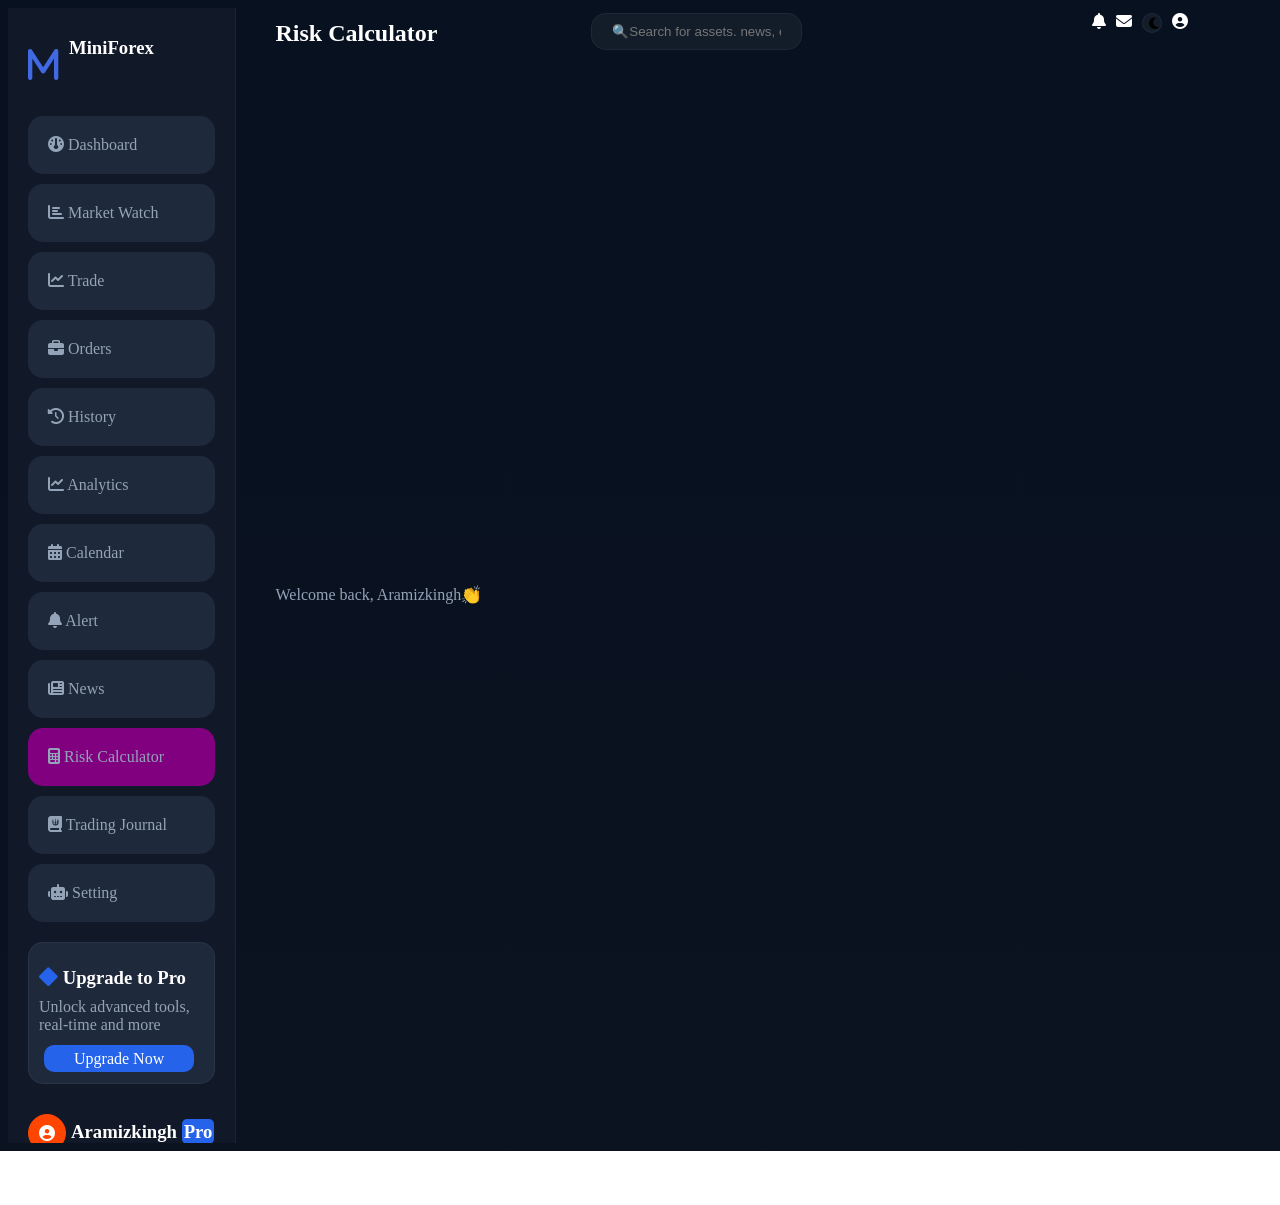
==== calculator.html @ c2124046 "Initial Miniforex Dashboard" ====
<!doctype html>
<html lang="en">
    <head>
        <meta charset="UTF-8">
        <meta name="viewport" content="width=device-width,initial-scale=1.0">
        <link rel="stylesheet" href="https://cdnjs.cloudflare.com/ajax/libs/font-awesome/6.5.0/css/all.min.css">
        <link href="https://fonts.googleapis.com/css2?family=Poppins:wght@300;400;600;700&display=swap" rel="stylesheet">
        <title>risk calculator</title>
        <link rel="stylesheet" href="forex.css">
    </head>
    <body>
        <section id="sidebar"> <div id="sidebar-heading">
                <h1><i class="fas fa-m"></i></h1>
                <h3>MiniForex</h3>
            </div>
            <div class="sidebar-items">
                <a href="forex.html"><i class="fas fa-dashboard"></i><span> </span>Dashboard</a>
                <a href="marketwatch.html"><i class="fas fa-bar-chart"></i><span> </span>Market Watch</a>
                <a href="trade.html"><i class="fas fa-chart-line"></i><span> </span>Trade</a>
                <a href="orders.html"><i class="fas fa-briefcase"></i><span> </span>Orders</a>
                <a href="history.html"><i class="fas fa-history"></i><span> </span>History</a>
                <a href="analytics.html"><i class="fas fa-line-chart"></i><span> </span>Analytics</a>
                <a href="calendar.html"><i class="fas fa-calendar-alt"></i><span> </span>Calendar</a>
                <a href="alert.html"><i class="fas fa-bell"></i><span> </span>Alert</a>
                <a href="news.html"><i class="fas fa-newspaper"></i><span> </span>News</a>
                <a href="calculator.html" id="calculatorbar"><i class="fas fa-calculator"></i><span> </span>Risk Calculator</a>
                <a href=""><i class="fas fa-journal-whills"></i><span> </span>Trading Journal</a>
                <a href="setting.html"><i class="fas fa-robot"></i><span> </span>Setting</a>
            </div>
            <div class="upgradetopro">
                <h3><i class="fas fa-diamond"></i><span> </span>Upgrade to Pro</h3>
                <p>Unlock advanced tools, real-time and more</p>
                <a href="subscription.html">Upgrade Now</a>
            </div>
            <div class="user-profile">
                <div>
                    <i class="fas fa-circle-user"></i>
                </div>
                <div class="userprofile-info">
                    <h3>Aramizkingh <span>Pro</span></h3>
                    <p>aramizkingh@gmail.com</p>
                </div>
            </div>
            <div class="sidebar-downicons">
                <i class="fas fa-circle"></i>
                <i class="fas fa-circle"></i>
                <i class="fas fa-circle"></i>
            </div>

        </section>
        <section id="dashboard-section"><div class="dashboard-navbar">
                <div id="welcome">
                    <h1>Risk Calculator</h1>
                    <p>Welcome back, Aramizkingh👏</p>
                </div>
                <div id="input-search">
                    <input type="text" placeholder="🔍Search for assets. news, etc..." id="search-input">
                </div>
                <div id="dashboard-navbaricons">
                    <i class="fas fa-bell"></i>
                    <i class="fas fa-envelope"></i>
                    <button id="mode"><i class="fas fa-moon"></i></button>
                    <i class="fas fa-circle-user"></i>
                </div>
            </div>

        </section>
    </body>
</html>
---- forex.css ----
*{
    box-sizing: border-box;
}
html{
    scroll-behavior: smooth;
    overflow-x: hidden;
}
body{
    background: linear-gradient(#07111f,#0b1220);
    color:white;
    display:flex;
    gap:30px;
    font-family:(Poppins)sans-serif;
    overflow-x: hidden;
}
/*sidebar-section*/
#sidebar{
    background: rgba(255,255,255,0.05);
    backdrop-filter: brul(10px);
    border-right: 1px solid rgba(255,255,255,0.05);
    background-color: #111827;
    padding:10px 20px;
    width:18%;
}
#sidebar-heading{
    display:flex;
    gap:10px;
}
#sidebar-heading h1{
    color:royalblue;
    font-weight:bolder;
    font-size: 35px;
}
.sidebar-items{
    display:grid;
    gap:10px;
}
.sidebar-items a{
    color:#94a3b8;
    border-radius:15px;
    border:none;
    padding:20px;
    text-decoration:none;
}
.sidebar-items a{
    background:#1e293b;
    padding:20px;
    border-radius:15px;
    border:none;
}
.sidebar-items a:hover{
    background: #2563eb;
}
#forexbar,#alertbar,#analyticsbar,#calculatorbar,#calendarbar,#historybar,#journalbar,#marketbar,#newsbar,#ordersbar,#settingbar,#tradebar{
    background:purple;
    border-radius: 15px;
    border:none;
    padding:20px;
}
.upgradetopro{
    background: #1e293b;
    backdrop-filter: brul(10px);
    border-radius:15px;
    padding:5px 10px;
    border:1px solid rgba(255,255,255,0.05);
    align-items: center;
    position:relative;
    top:20px;
}
.upgradetopro p{
    position:relative;
    bottom:10px;
    color:#94a3b8;
}
.upgradetopro a{
    background:#2563eb;
    color:white;
    padding:5px 30px;
    text-decoration: none;
    border-radius:10px;
    position:relative;
    bottom:10px;
    left:5px;
}
.upgradetopro i{
    color:#2563eb;
}
.user-profile{
    display:flex;
    gap:5px;
    position:relative;
    top:50px;
}
.userprofile-info{
    line-height:0px;
}
.user-profile span{
    background: #2563eb;
    border-radius: 5px;
    padding:2px 2px;

}
.user-profile i{
    color: white;
    background:orangered;
    border:1px solid orangered;
    border-radius:50%;
    padding:10px;
}
.sidebar-downicons{
    display:flex;
    gap:50px;
    position:relative;
    top:80px;
    left:10px;
}
/*dashboard-section*/
#dashboard-section{
    display:grid;
    gap:20px;
}
.dashboard-navbar{
    display:flex;
    justify-content: space-between;
    position:static;
    gap:200px;
    padding:5px 10px;
}
#welcome{
    position:relative;
    display:grid;
    line-height: 0px;
}
#welcome p{
    color:#94a3b8;
}
#input-search input{
    position:relative;
    right:90px;
    justify-content: center;
    width:100%;
    padding:10px 20px;
    border-radius:15px;
    background: rgba(255,255,255,0.05);
    color:white;
    border:solid 1px rgba(255,255,255,0.05);
}
#dashboard-navbaricons{
    display: flex;
    gap:10px;
}
#mode{
    border:1px solid rgba(255,255,255,0.05);
    border-radius: 50%;
    height:20px;
    width:20px;
    background: rgba(255,255,255,0.05);
}
.notification-dropdown{
    background:#111827;
    padding:5px 10px;
    border-radius:15px;
    border:1px solid rgba(255,255,255,0.08);
    position:absolute;
    right:70px;
    top:40px;
    width: 300px;
    z-index: 1000;
    backdrop-filter: brul(10px);
}
#notification{
    border:1px solid rgba(255,255,255,0.05);
    border-radius:50%;
    height:20px;
    width:20px;
    background: rgba(255,255,255,0.05);
    color:rgba(255,255,255,0.08);
}
.info{
    display:none;
}
.dashboard-data{
    display:grid;
    grid-template-columns: repeat(5,1fr);
    gap:50px;
}
.data{
    background-color: #1e293b;
    background: rgba(255,255,255,0.05);
    backdrop-filter: brul(10px);
    border-radius:15px;
    display:flex;
    height:100px;
    justify-content: space-around;
    border:1px solid rgba(255,255,255,0.05);
    width:130%;
}
.data-value{
    display:flex;
    flex-direction:column;
    line-height: 0px;
    gap:0px;
}
.data-name{
    position:relative;
    top:12px;
    color:#94a3b8;
}
.data-int{
    position:relative;
    bottom:12px;
    color:#22c55e;
}
.data-freemargin{
    position:relative;
    bottom:12px;
    color:#eab308;
}
.data-icon i{
    position:relative;
    border:1px solid rgba(255,255,255,0.05);
    border-radius: 10px;
    padding:20px;
    top:20px;
    left:15px;
}
#wallet{
    color:#a855f7;
    background:linear-gradient(135deg,rgba(255,255,255,0.05),#a855f7);
}
#lastmonth{
    position:relative;
    top:10px;
    color:#94a3b8;
    font-size: 10px;
    display:flex;
    flex-direction: row-reverse;
}
#dollar{
    color:#2563eb;
    background: linear-gradient(135deg,rgba(255,255,255,0.05),#2563eb);
}
#bank{
    color:#22c55e;
    background:linear-gradient(133deg,rgba(255,255,255,0.05),#22c55e);
}
#coins{
    color:#eab308;
    background:linear-gradient(135deg,rgba(255,255,255,0.05),#eab308);
}
#chart{
    color:purple;
    background:linear-gradient(135deg,rgba(255,255,255,0.05),purple);
}
.inner-dashboard{
    display:flex;
    justify-content: space-around;
}
.chart-positionasset{
    display:grid;
    gap:20px;
}
.chart{
    background: rgba(255,255,255,0.05);
    backdrop-filter: brul(10px);
    border:1px solid rgba(255,255,255,0.05);
    border-radius:15px;
    width:97%;
    position:relative;
    right:10px;
}
#forex-chart{
    background: rgba(255,255,255,0.05);
    backdrop-filter: brul(10px);
    border:1px solid rgba(255,255,255,0.05);
    border-radius:15px;
    position:relative;
    top:30px;
}
.positionAssets{
    display:flex;
    gap:10px;
}
.position{
    background: rgba(255,255,255,0.05);
    backdrop-filter: brul(10px);
    border:1px solid rgba(255,255,255,0.05);
    border-radius:15px;
    width:48%;
    padding:10px 15px;
    font-size: 14px;
    position:relative;
    right:10px;
}
.position-navbar{
    gap:5px;
}
.top-nav{
    display:flex;
    justify-content:space-between;
}
.top-nav a{
    position:relative;
    color:#2563eb;
    text-decoration:none;
    top:20px;
}
.topnav-links{
    display:flex;
    justify-content: space-around;
}
.topnav-links a{
    text-decoration:none;
    color:#94a3b8;
    display: flex;
    justify-content: space-between;
}
.middle-position{
    display:flex;
    justify-content: space-between;
    background: #1e293b;
}
.buy{
    color:#2563eb;
    
}
.sell{
    color:#ef4444;
}
#profit{
    position:relative;
    color:#22c55e;
}
.position-footer{
    display:flex;
    justify-content: space-between;
}
.Assets{
    background:rgba(255,255,255,0.05);
    backdrop-filter: brul(10px);
    border:1px solid rgba(255,255,255,0.05);
    border-radius:15px;
    width:48%;
    padding:10px 15px;
    font-size:14px;
    position:relative;
    right:10px;
}
.asset-nav{
    display:flex;
    justify-content: space-between;
}
.asset-nav a{
    position:relative;
    top:20px;
    text-decoration:none;
    color:#2563eb;
}
.doughnut-chart{
    position:relative;
    right:20px;
    width:80%;
}
.list-market{
    position:relative;
    right:40px;
    top:60px;
}
.list-marketvalue{
    position:relative;
    right:30px;
    top:60px;
}
.list-market p{
    display:flex;
    gap:10px;
}
#forex{
    color:#3b82f6;
}
#gold{
    color:#eab308;
}
#crypto{
    color:#22c55e;
}
#indices{
    color:yellow;
}
#others{
    color:#a855f7;
}
.asset-content{
    display:flex;
    justify-content: space-around;
}
.MarketwatchRecenttradesTopmovers{
    display:grid;
    gap:10px;
}
#Marketwatch{
    background:rgba(255,255,255,0.05);
    backdrop-filter: brul(10px);
    border:1px solid rgba(255,255,255,0.05);
    border-radius:15px;
    position:relative;
    right:30px;
    width:140%;
    font-size:14px;
    padding:5px 15px;
}
.Marketwatch-nav{
    display: flex;
    justify-content: space-between;
}
.Marketwatch-nav a{
    text-decoration: none;
    color:#2563eb;
    position:relative;
    top:10px;
}
.Marketwatch-links a{
    text-decoration:none;
    color:#94a3b8;
}
.Marketwatch-content{
    display:flex;
    gap:10px;
    background:#1e293b;
    padding:5px;
}
.Marketwatch-change{
    color:#22c55e;
}
.Marketwatch-change .loss{
    color:#ef4444;
}
.Recenttrades{
    background: rgba(255,255,255,0.05);
    backdrop-filter: brul(10px);
    border:1px solid rgba(255,255,255,0.05);
    border-radius:15px;
    position:relative;
    right:30px;
    width:140%;
    font-size:14px;
    padding:5px 15px;
}
.Recenttrades-nav{
    display:flex;
    justify-content: space-between;
}
.Recenttrades-nav a{
    text-decoration: none;
    color:#2563eb;
    position:relative;
    top:10px;
}
.Recenttrades-links a{
    text-decoration:none;
    color:#94a3b8;
}
.Recenttrades-content{
    display:flex;
    gap:10px;
    background: #1e293b;
    padding:5px;
}
.Recenttrades-profit{
    color:#22c55e;
}
.gold-loss{
    color:#ef4444;
}
.Topmovers{
    background: rgba(255,255,255,0.05);
    backdrop-filter:brul(10px);
    border:1px solid rgba(255,255,255,0.05);
    border-radius:15px;
    position:relative;
    right:30px;
    width:140%;
    font-size: 14px;
    padding:5px 15px;
}
.Topmover-navbar{
    display:flex;
    justify-content: space-between;
}
.Topmover-navbar a{
    text-decoration: none;
    color:#2563eb;
    position:relative;
    top:10px;
}
.movers{
    color:#22c55e;
}
.movers-loss{
    color:#ef4444;
}
.Recenttrades-links,.Marketwatch-links{
    display:flex;
    justify-content: space-between;
}
.Marketwatch-content,.Recenttrades-content,.Topmover-content{
    display:flex;
    justify-content: space-between;
}
.dashboard-footer{
    display:flex;
}
.News{
    background: rgba(255,255,255,0.05);
    backdrop-filter:brul(10px);
    border:1px solid rgba(255,255,255,0.05);
    border-radius:15px;
    width:330px;
    position:relative;
    padding:5px 10px;
    font-size: 14px;
}
.News-navbar{
    display:flex;
    justify-content: space-between;
}
.News-navbar a{
    color:#2563eb;
    text-decoration:none;
    position:relative;
    top:10px;
}
.Newsupdates-time{
    display:flex;
    gap:10px;
}
.Market-news,.Commodities,.Crypto{
    display:flex;
    gap:10px;
}
.Economic-calendar{
    background:rgba(255,255,255,0.05);
    backdrop-filter: brul(10px);
    border:1px solid rgba(255,255,255,0.05);
    border-radius:15px;
    width:600px;
    position:relative;
    left:10px;
    font-size: 14px;
    padding:5px 10px;
}
.Economiccalendar-navbar{
    display:flex;
    justify-content: space-between;
}
.Economiccalendar-navbar a{
    color:#2563eb;
    text-decoration: none;
    position:relative;
    top:10px;
    right:10px;
}
.Economiccalendar-content{
    display:flex;
    justify-content: space-between;
}
.light-mode{
    background:#f8fafc;
    color:#0f172a;
}
.light-mode #sidebar{
    background: white;
    border-right: 1px solid #e2e8f0;
}
.light-mode .data{
    background: white;
    border:1px solid #e2e8f0;
}
.light-mode .chart{
    background:white;
    border:1px solid #e2e8f0;
}
.light-mode .position{
    background:white;
    border:1px solid #e2e8f0;
}
.light-mode .Assets{
    background:white;
    border:1px solid #e2e8f0;
}
.light-mode .Marketwatch{
    background:white;
    border:1px solid #e2e8f0;
}
.light-mode .Recenttrades{
    background:white;
    border:1px solid #e2e8f0;
}
.light-mode .Topmovers{
    background:white;
    border:1px solid #e2e8f0;
}
.light-mode .News{
    background:white;
    border:1px solid #e2e8f0;
}
.light-mode .Economic-calendar{
    background: white;
    border:1px solid #e2e8f0;
}
.light-mode .upgradetopro{
    background: white;
    border:1px solid #e2e8f0;
}
.light-mode .Marketwatch-content{
    background: white;
    border:solid 1px #e2e8f0;
}
.light-mode .Recenttrades-content{
    background: white;
    border:1px solid #e2e8f0;
}
.light-mode .middle-position{
    background: white;
    border:1px solid #e2e8f0;
}
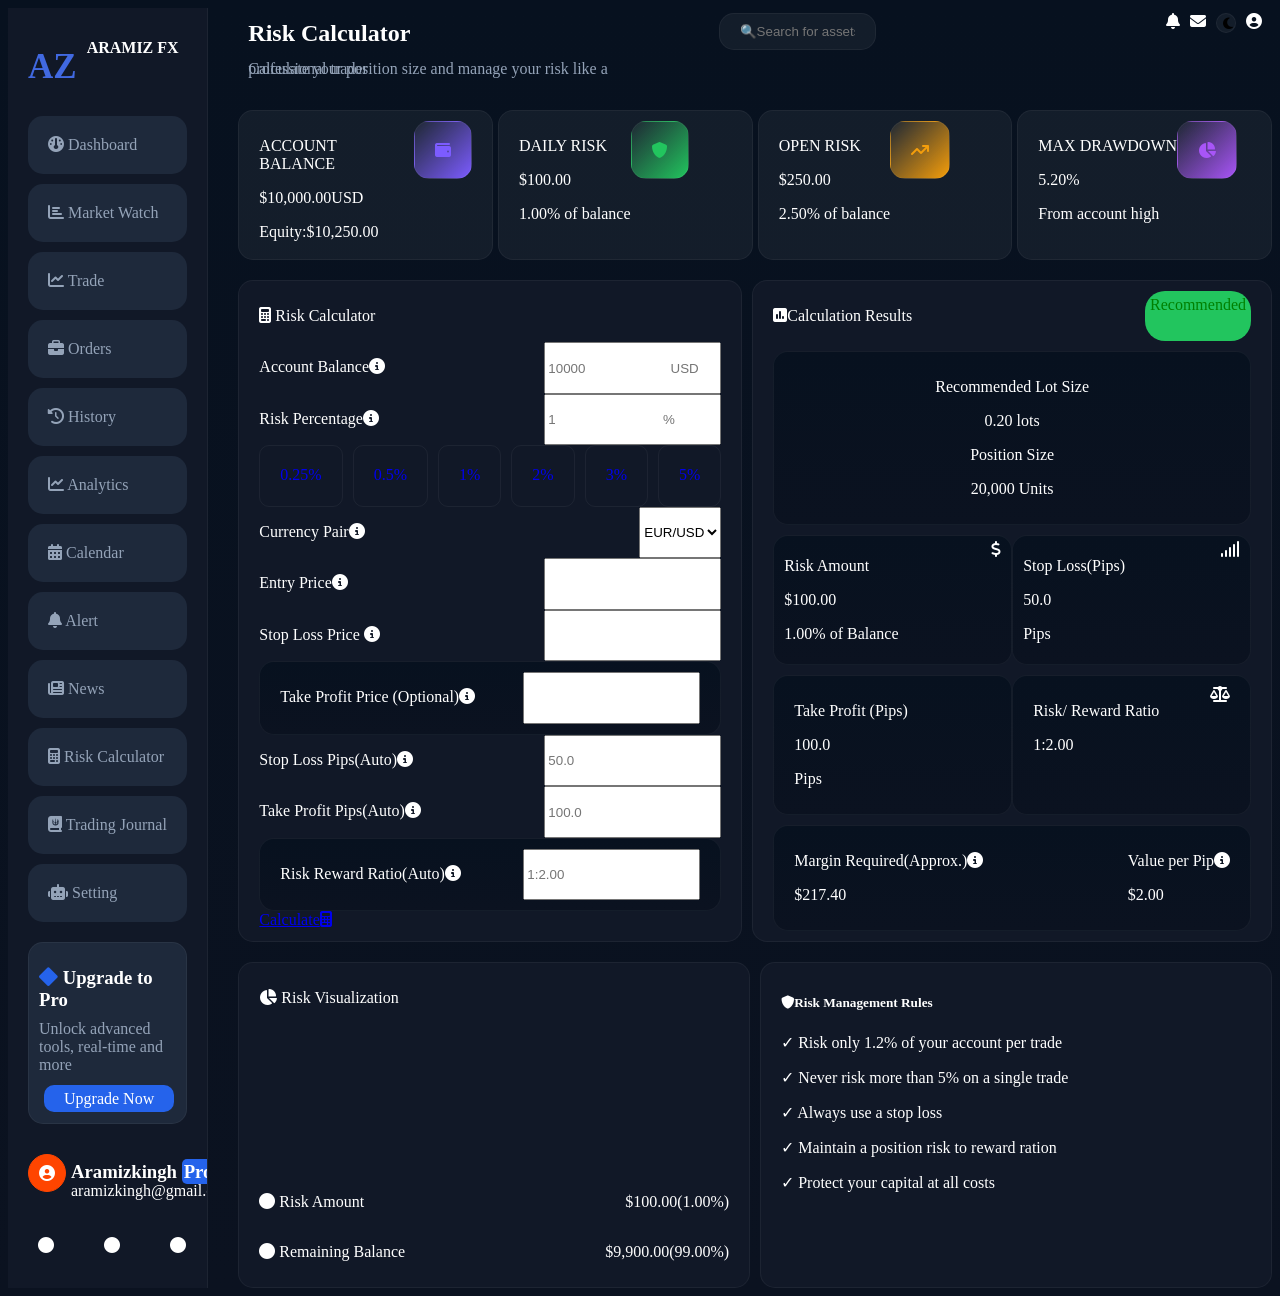
==== commit 9da8dc47: "rename forex.html to index.html for github pages" ====
--- a/calculator.html
+++ b/calculator.html
@@ -6,12 +6,12 @@
         <link rel="stylesheet" href="https://cdnjs.cloudflare.com/ajax/libs/font-awesome/6.5.0/css/all.min.css">
         <link href="https://fonts.googleapis.com/css2?family=Poppins:wght@300;400;600;700&display=swap" rel="stylesheet">
         <title>risk calculator</title>
-        <link rel="stylesheet" href="forex.css">
+        <link rel="stylesheet" href="calculator.css">
     </head>
     <body>
         <section id="sidebar"> <div id="sidebar-heading">
-                <h1><i class="fas fa-m"></i></h1>
-                <h3>MiniForex</h3>
+                <h2>AZ</h2>
+                <h4>ARAMIZ FX</h4>
             </div>
             <div class="sidebar-items">
                 <a href="forex.html"><i class="fas fa-dashboard"></i><span> </span>Dashboard</a>
@@ -48,10 +48,11 @@
             </div>
 
         </section>
-        <section id="dashboard-section"><div class="dashboard-navbar">
+        <section id="dashboard-section">
+            <div class="dashboard-navbar">
                 <div id="welcome">
                     <h1>Risk Calculator</h1>
-                    <p>Welcome back, Aramizkingh👏</p>
+                    <p>Calculate your position size and manage your risk like a professional trader</p>
                 </div>
                 <div id="input-search">
                     <input type="text" placeholder="🔍Search for assets. news, etc..." id="search-input">
@@ -63,7 +64,197 @@
                     <i class="fas fa-circle-user"></i>
                 </div>
             </div>
-
+            <div class="dashboard-data">
+                <div class="data">
+                    <div class="data-content">
+                        <p>ACCOUNT BALANCE</p>
+                        <p>$10,000.00<span>USD</span></p>
+                        <p>Equity:$10,250.00</p>
+                    </div>
+                    <div class="wallet">
+                        <i class="fas fa-wallet"></i>
+                    </div>
+                </div>
+                <div class="data">
+                    <div class="data-content">
+                        <p>DAILY RISK</p>
+                        <p>$100.00</p>
+                        <p>1.00% of balance</p>
+                    </div>
+                    <div class="shield">
+                        <i class="fas fa-shield"></i>
+                    </div>
+                </div>
+                <div class="data">
+                    <div class="data-content">
+                        <p>OPEN RISK</p>
+                        <p>$250.00</p>
+                        <p>2.50% of balance</p>
+                    </div>
+                    <div class="arrow">
+                        <i class="fas fa-arrow-trend-up"></i>
+                    </div>
+                </div>
+                <div class="data">
+                    <div class="data-content">
+                        <p>MAX DRAWDOWN</p>
+                        <p>5.20%</p>
+                        <p>From account high</p>
+                    </div>
+                    <div class="pie">
+                        <i class="fas fa-chart-pie"></i>
+                    </div>
+                </div>
+            </div>
+            <div class="inner-dashboard">
+                <div class="calculator">
+                    <p><i class="fas fa-calculator"></i> Risk Calculator</p>
+                    <div class="balance">
+                        <p>Account Balance<i class="fas fa-circle-info"></i></p>
+                        <input placeholder="10000                       USD">
+                    </div>
+                    <div class="risk">
+                        <p>Risk Percentage<i class="fas fa-circle-info"></i></p>
+                        <input placeholder="1                             %">
+                    </div>
+                    <div class="percentage">
+                        <a href="#">0.25%</a>
+                        <a href="#">0.5%</a>
+                        <a href="#">1%</a>
+                        <a href="#">2%</a>
+                        <a href="#">3%</a>
+                        <a href="#">5%</a>
+                    </div>
+                    <div class="pair">
+                        <p>Currency Pair<i class="fas fa-circle-info"></i></p>
+                        <select>
+                            <option>EUR/USD</option>
+                            <option>GBP/USD</option>
+                            <option>USD/JPY</option>
+                            <option>XAU/USD</option>
+                            <option>BTC/USD</option>
+                        </select>
+                    </div>
+                    <div class="entry-price">
+                        <p>Entry Price<i class="fas fa-circle-info"></i></p>
+                        <input type="number" step="0.00001">
+                    </div>
+                    <div class="stop-loss">
+                        <p>Stop Loss Price <i class="fas fa-circle-info"></i></p>
+                        <input type="number" step="0.00001">
+                    </div>
+                    <div class="take-profit">
+                        <p>Take Profit Price (Optional)<i class="fas fa-circle-info"></i></p>
+                        <input type="number" step="0.00001">
+                    </div>
+                    <div class="stoploss-pips">
+                        <p>Stop Loss Pips(Auto)<i class="fas fa-circle-info"></i></p>
+                        <input type="number" placeholder="50.0">
+                    </div>
+                    <div class="takeprofit-pips">
+                        <p>Take Profit Pips(Auto)<i class="fas fa-circle-info"></i></p>
+                        <input type="number" placeholder="100.0">
+                    </div>
+                    <div class="reward">
+                        <p>Risk Reward Ratio(Auto)<i class="fas fa-circle-info"></i></p>
+                        <input type="number" placeholder="1:2.00">
+                    </div>
+                    <div class="calculate">
+                        <a href="#">Calculate<i class="fas fa-calculator"></i></a>
+                    </div>
+                </div>
+                <div class="calculation">
+                    <div class="calculation-nav">
+                        <p><i class="fas fa-square-poll-vertical"></i>Calculation Results</p>
+                        <a href="#">Recommended</a>
+                    </div>
+                    <div class="recommended">
+                        <p>Recommended Lot Size</p>
+                        <p>0.20 lots</p>
+                        <p>Position Size</p>
+                        <p>20,000 Units</p>
+                    </div>
+                    <div class="riskandpip">
+                        <div class="risk-amount">
+                            <div>
+                                <p>Risk Amount</p>
+                                <p>$100.00</p>
+                                <p>1.00% of Balance</p>
+                            </div>
+                            <div>
+                                <i class="fas fa-dollar-sign"></i>
+                            </div>
+                        </div>
+                        <div class="stoploss-pip">
+                            <div>
+                                <p>Stop Loss(Pips)</p>
+                                <p>50.0</p>
+                                <p>Pips</p>
+                            </div>
+                            <div>
+                                <i class="fas fa-signal"></i>
+                            </div>
+                        </div>
+                    </div>
+                    <div class="profitandriskreward">
+                        <div class="take-profit">
+                            <div >
+                                <p>Take Profit (Pips)</p>
+                                <p>100.0</p>
+                                <p>Pips</p>
+                            </div>
+                            <div>
+                                <i class="fas fa-target"></i>
+                            </div>
+                        </div>
+                        <div class="reward">
+                            <div>
+                                <p>Risk/ Reward Ratio</p>
+                                <p>1:2.00</p>
+                            </div>
+                            <div>
+                                <i class="fas fa-scale-balanced"></i>
+                            </div>
+                        </div>
+                    </div>
+                    <div class="calculation-footer">
+                        <div class="margin">
+                            <p>Margin Required(Approx.)<i class="fas fa-circle-info"></i></p>
+                            <p>$217.40</p>
+                        </div>
+                        <div class="Value">
+                            <p>Value per Pip<i class="fas fa-circle-info"></i></p>
+                            <p>$2.00</p>
+                        </div>
+                    </div>
+                </div>
+            </div>
+            <div class="bottom-dashboard">
+                <div class="risk-visualization">
+                    <div class="riskv-nav">
+                        <p><i class="fas fa-chart-pie"></i> Risk Visualization</p>
+                    </div>
+                    <div class="visualization-chart">
+                        <canvas id="visualization-chart"></canvas>
+                    </div>
+                    <div class="risk-Amount">
+                        <p><i class="fas fa-circle"></i> Risk Amount</p>
+                        <p>$100.00(1.00%)</p>
+                    </div>
+                    <div class="remaining-balance">
+                        <p><i class="fas fa-circle"></i> Remaining Balance</p>
+                        <p>$9,900.00(99.00%)</p>
+                    </div>
+                </div>
+                <div class="risk-management">
+                    <h5><i class="fas fa-shield"></i>Risk Management Rules</h5>
+                    <p><span>✓</span> Risk only 1.2% of your account per trade</p>
+                    <p><span>✓</span> Never risk more than 5% on a single trade</p>
+                    <p><span>✓</span> Always use a stop loss</p>
+                    <p><span>✓</span> Maintain a position risk to reward ration</p>
+                    <p><span>✓</span> Protect your capital at all costs</p>
+                </div>
+            </div>
         </section>
     </body>
 </html>
--- a/calculator.css
+++ b/calculator.css
@@ -0,0 +1,335 @@
+*{
+    box-sizing: border-box;
+}
+html{
+    scroll-behavior: smooth;
+    overflow-x: hidden;
+}
+body{
+    background: linear-gradient(#07111f,#0b1220);
+    color:white;
+    display:flex;
+    gap:30px;
+    font-family:(Poppins)sans-serif;
+    overflow-x: hidden;
+}
+/*sidebar-section*/
+#sidebar{
+    background: rgba(255,255,255,0.05);
+    backdrop-filter: brul(10px);
+    border-right: 1px solid rgba(255,255,255,0.05);
+    background-color: #111827;
+    padding:10px 20px;
+    width:18%;
+    top:0;
+    left:0;
+    overflow-y: auto;
+}
+#sidebar-heading{
+    display:flex;
+    gap:10px;
+}
+#sidebar-heading h2{
+    color:royalblue;
+    font-weight:bolder;
+    font-size: 35px;
+}
+.sidebar-items{
+    display:grid;
+    gap:10px;
+}
+.sidebar-items a{
+    color:#94a3b8;
+    border-radius:15px;
+    border:none;
+    padding:20px;
+    text-decoration:none; 
+    background:#1e293b;
+    padding:20px;
+    border-radius:15px;
+    border:none;
+}
+.sidebar-items a:hover{
+    background: #2563eb;
+}
+.upgradetopro{
+    background: #1e293b;
+    backdrop-filter: brul(10px);
+    border-radius:15px;
+    padding:5px 10px;
+    border:1px solid rgba(255,255,255,0.05);
+    align-items: center;
+    position:relative;
+    top:20px;
+}
+.upgradetopro p{
+    position:relative;
+    bottom:10px;
+    color:#94a3b8;
+}
+.upgradetopro a{
+    background:#2563eb;
+    color:white;
+    padding:5px 20px;
+    text-decoration: none;
+    border-radius:10px;
+    position:relative;
+    bottom:10px;
+    left:5px;
+}
+.upgradetopro i{
+    color:#2563eb;
+}
+.user-profile{
+    display:flex;
+    gap:5px;
+    position:relative;
+    top:50px;
+}
+.userprofile-info{
+    line-height:0px;
+}
+.user-profile span{
+    background: #2563eb;
+    border-radius: 5px;
+    padding:2px 2px;
+
+}
+.user-profile i{
+    color: white;
+    background:orangered;
+    border:1px solid orangered;
+    border-radius:50%;
+    padding:10px;
+}
+.sidebar-downicons{
+    display:flex;
+    gap:50px;
+    position:relative;
+    top:80px;
+    left:10px;
+}
+/*dashboard-section*/
+#dashboard-section{
+    display:grid;
+    gap:20px;
+}
+.dashboard-navbar{
+    display:flex;
+    justify-content: space-between;
+    position:static;
+    gap:200px;
+    padding:5px 10px;
+}
+#welcome{
+    position:relative;
+    display:grid;
+    line-height: 0px;
+}
+#welcome p{
+    color:#94a3b8;
+}
+#input-search input{
+    position:relative;
+    right:90px;
+    justify-content: center;
+    width:100%;
+    padding:10px 20px;
+    border-radius:15px;
+    background: rgba(255,255,255,0.05);
+    color:white;
+    border:solid 1px rgba(255,255,255,0.05);
+}
+#dashboard-navbaricons{
+    display: flex;
+    gap:10px;
+}
+#mode{
+    border:1px solid rgba(255,255,255,0.05);
+    border-radius: 50%;
+    height:20px;
+    width:20px;
+    background: rgba(255,255,255,0.05);
+}
+/*dashboard-data*/
+.data{
+    background: rgba(255,255,255,0.05);
+    backdrop-filter: brul(10px);
+    border-radius:15px;
+    border:1px solid rgba(255,255,255,0.05);
+    padding:10px 20px;
+    display:flex;
+    height:150px;
+}
+.dashboard-data{
+    display:grid;
+    grid-template-columns: repeat(4,1fr);
+    gap:5px;
+}
+.data i{
+    padding:20px;
+    border:1px solid rgba(255,255,255,0.05);
+    border-radius:15px;
+}
+.wallet i{
+    color:#7c5cff;
+    background: linear-gradient(135deg,rgba(255,255,255,0.05),#7c5cff);
+}
+.shield i{
+    color:#22c55e;
+    background:linear-gradient(135deg,rgba(255,255,255,0.05),#22c55e);
+}
+.arrow i{
+    color:#f59e0b;
+    background:linear-gradient(135deg,rgba(255,255,255,0.05),#f59e0b);
+}
+.pie i{
+    color:#a855f7;
+    background:linear-gradient(135deg,rgba(255,255,255,0.05),#a855f7);
+}
+/*inner-dashboard*/
+.inner-dashboard{
+    display:flex;
+    gap:10px;
+}
+.calculator{
+    background:#111827;
+    padding:10px 20px;
+    border:1px solid rgba(255,255,255,0.05);
+    border-radius:15px;
+    display:grid;
+}
+.balance,.risk{
+    display:flex;
+    justify-content: space-between;
+    gap:10px;
+}
+.percentage{
+    display:flex;
+    justify-content: space-between;
+    gap:10px;
+}
+.percentage a{
+    text-decoration: none;
+    border:1px solid rgba(255,255,255,0.05);
+    border-radius:10px;
+    padding:20px;
+}
+.pair,.entry-price,.stop-loss,.take-profit,.stoploss-pips,.takeprofit-pips,.reward{
+    display:flex;
+    justify-content: space-between;
+}
+/*calculation result*/
+.calculation{
+    background:#111827;
+    padding:10px 20px;
+    border:1px solid rgba(255,255,255,0.05);
+    border-radius:15px;
+    width:100%;
+    display:grid;
+    gap:10px;
+}
+.calculation-nav{
+    display:flex;
+    justify-content: space-between;
+}
+.calculation-nav a{
+    text-decoration:none;
+    color:green;
+    padding:5px;
+    border-radius:20px;
+    background:#22c55e;
+}
+.recommended{
+    background: linear-gradient(#07111f,#0b1220);
+    padding:10px 20px;
+    border:1px solid rgba(255,255,255,0.05);
+    border-radius:15px;
+    text-align: center;
+}
+.riskandpip{
+    display:flex;
+    justify-content: space-between;
+}
+.risk-amount{
+    background: linear-gradient(#07111f,#0b1220);
+    padding:5px 10px;
+    border:1px solid rgba(255,255,255,0.05);
+    border-radius:15px;
+    display:flex;
+    justify-content: space-between;
+    width:100%;
+}
+.stoploss-pip{
+    background: linear-gradient(#07111f,#0b1220);
+    padding:5px 10px;
+    border:1px solid rgba(255,255,255,0.05);
+    border-radius:15px;
+    display:flex;
+    justify-content: space-between;
+    width:100%;
+}
+.profitandriskreward{
+    display:flex;
+    justify-content: space-between;
+}
+.take-profit{
+    background:linear-gradient(#07111f,#0b1220);
+    padding:10px 20px;
+    border:1px solid rgba(255,255,255,0.05);
+    border-radius:15px;
+    display:flex;
+    justify-content: space-between;
+    width:100%;
+}
+.reward{
+    background:linear-gradient(#07111f,#0b1220);
+    padding:10px 20px;
+    border:1px solid rgba(255,255,255,0.05);
+    border-radius:15px;
+    display:flex;
+    justify-content:space-between;
+    width:100%;
+}
+.calculation-footer{
+    display:flex;
+    justify-content: space-between;
+    background: linear-gradient(#07111f,#0b1220);
+    width:100%;
+    border:1px solid rgba(255,255,255,0.05);
+    border-radius: 15px;
+    padding:10px 20px;
+}
+.margin{
+    width:50%
+}
+.value{
+    width:50%;
+}
+/*bottom dashboard*/
+.bottom-dashboard{
+    display:flex;
+    gap:10px;
+}
+.risk-visualization{
+    background:#111827;
+    padding:10px 20px;
+    border:1px solid rgba(255,255,255,0.05);
+    border-radius:15px;
+    width:50%;
+}
+.risk-Amount{
+    display:flex;
+    justify-content: space-between;
+}
+.remaining-balance{
+    display:flex;
+    justify-content:space-between;
+}
+.risk-management{
+    background:#111827;
+    border:1px solid rgba(255,255,255,0.05);
+    border-radius:15px;
+    padding:10px 20px;
+    width:50%;
+}
